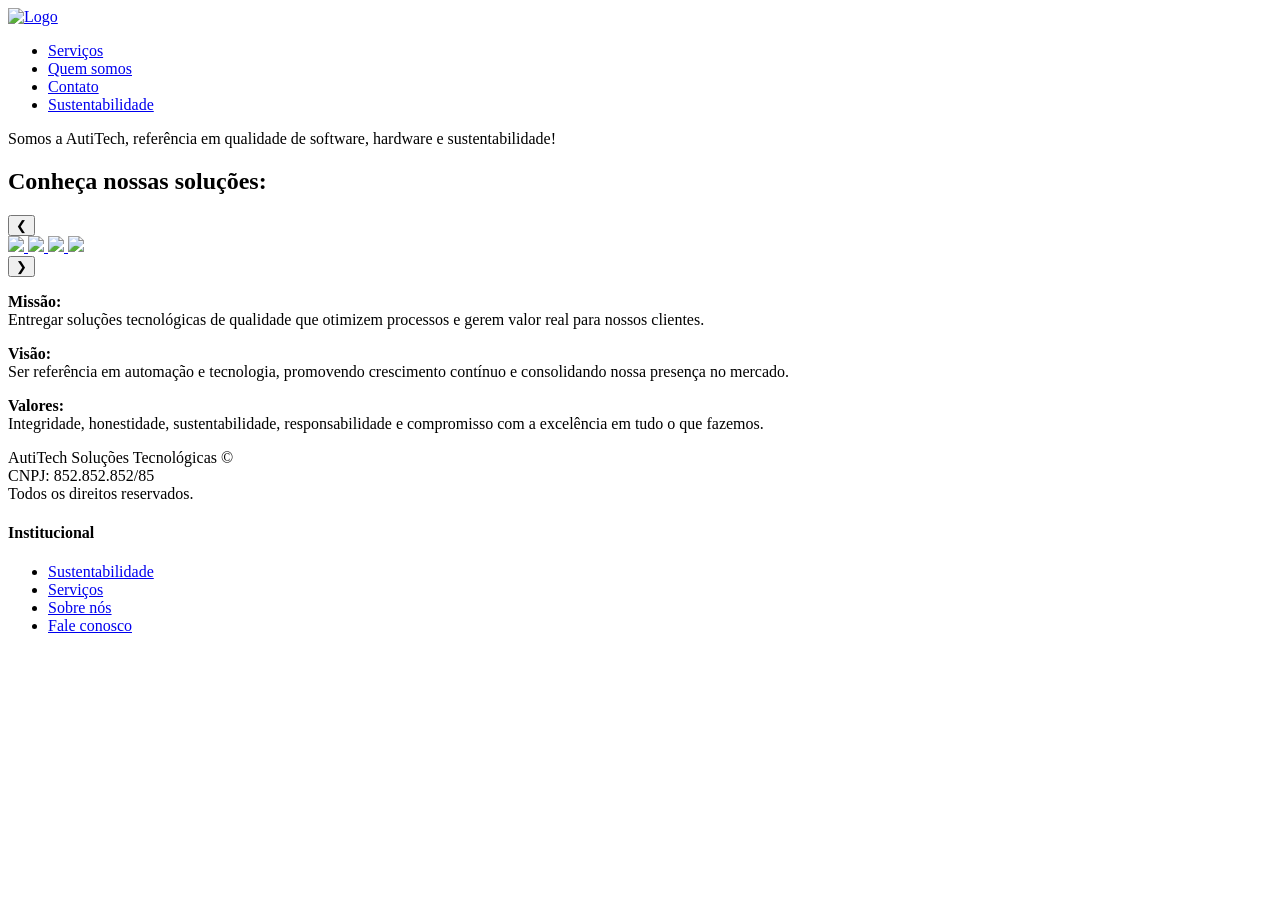
==== index.html @ 8f825e51 "Rename front-end/paginainicial_autitech.html to index.html" ====
<!DOCTYPE html>
<html lang="pt-br">

<head>
    <meta charset="UTF-8">
    <meta name="viewport" content="width=device-width, initial-scale=1.0">
    <title>Autitech: Gestão de tecnologia</title>
    <link rel="stylesheet" href="autisitegeral.css">
    <link rel="stylesheet" href="autitechespecíficos.css">
    <link rel="stylesheet" href="about.css">
    <link rel="icon" type="image/x-icon" href="atfavicon.png">
</head>

<body>

    <header>
        <nav class="navbar">
            <div class="nav-container">

                <a href="paginainicial_autitech.html" class="logo">
                    <img src="autitechlogo.png" alt="Logo">
                </a>

                <ul class="nav-menu">
                    <li><a href="services.html">Serviços</a></li>
                    <li><a href="about.html">Quem somos</a></li>
                    <li><a href="contact.html">Contato</a></li>
                    <li><a href="sustentabilidade.html">Sustentabilidade</a></li>
                </ul>

            </div>
        </nav>

    </header>






    <main>
        <p class="intro1">Somos a AutiTech, referência em qualidade de software, hardware e sustentabilidade!</p>







        <div class="carousel">
            <h2 class="intro15">Conheça nossas soluções:</h2>
            <button class="prev">&#10094;</button>

            <div class="carousel-track">






                <a href="sustentabilidade.html" class="slide active">
                    <img src="img1.png">
                </a>

                <a href="naoseiainda.html" class="slide">
                    <img src="img2.png">
                </a>

                <a href="naoseiainda.html" class="slide">
                    <img src="img3.png">
                </a>

                <a href="naoseiainda.html" class="slide">

                    <img src="img4.png">
                </a>

            </div>

            <button class="next">&#10095;</button> <!-- preciso colocar responsividade aqui -->
        </div>

        <div class="containermvv">
            <p class="mvv"><B>Missão:</B><br>
                Entregar soluções tecnológicas de qualidade que otimizem processos e gerem valor real para nossos
                clientes.
            </p>

            <p class="mvv"><b>Visão:</b><br>
                Ser referência em automação e tecnologia, promovendo crescimento contínuo e consolidando nossa presença
                no
                mercado.</p>

            <p class="mvv"><b>Valores:</b><br>
                Integridade, honestidade, sustentabilidade, responsabilidade e compromisso com a excelência em tudo o
                que
                fazemos.</p>
        </div>




    </main>



    <footer class="footer">
        <div class="footer-container">

            <div class="footer-info">
                <p>
                    AutiTech Soluções Tecnológicas ©<br>
                    CNPJ: 852.852.852/85<br>
                    Todos os direitos reservados.
                </p>
            </div>

            <div class="footer-menu">
                <h4>Institucional</h4>
                <ul>
                    <li><a href="sustentabilidade.html">Sustentabilidade</a></li>

                    <li><a href="services.html">Serviços</a></li>
                    <li><a href="about.html">Sobre nós</a></li>
                    <li><a href="contact.html">Fale conosco</a></li>
                </ul>
            </div>

        </div>
    </footer>



    <script src="script.js"></script>
</body>

</html>
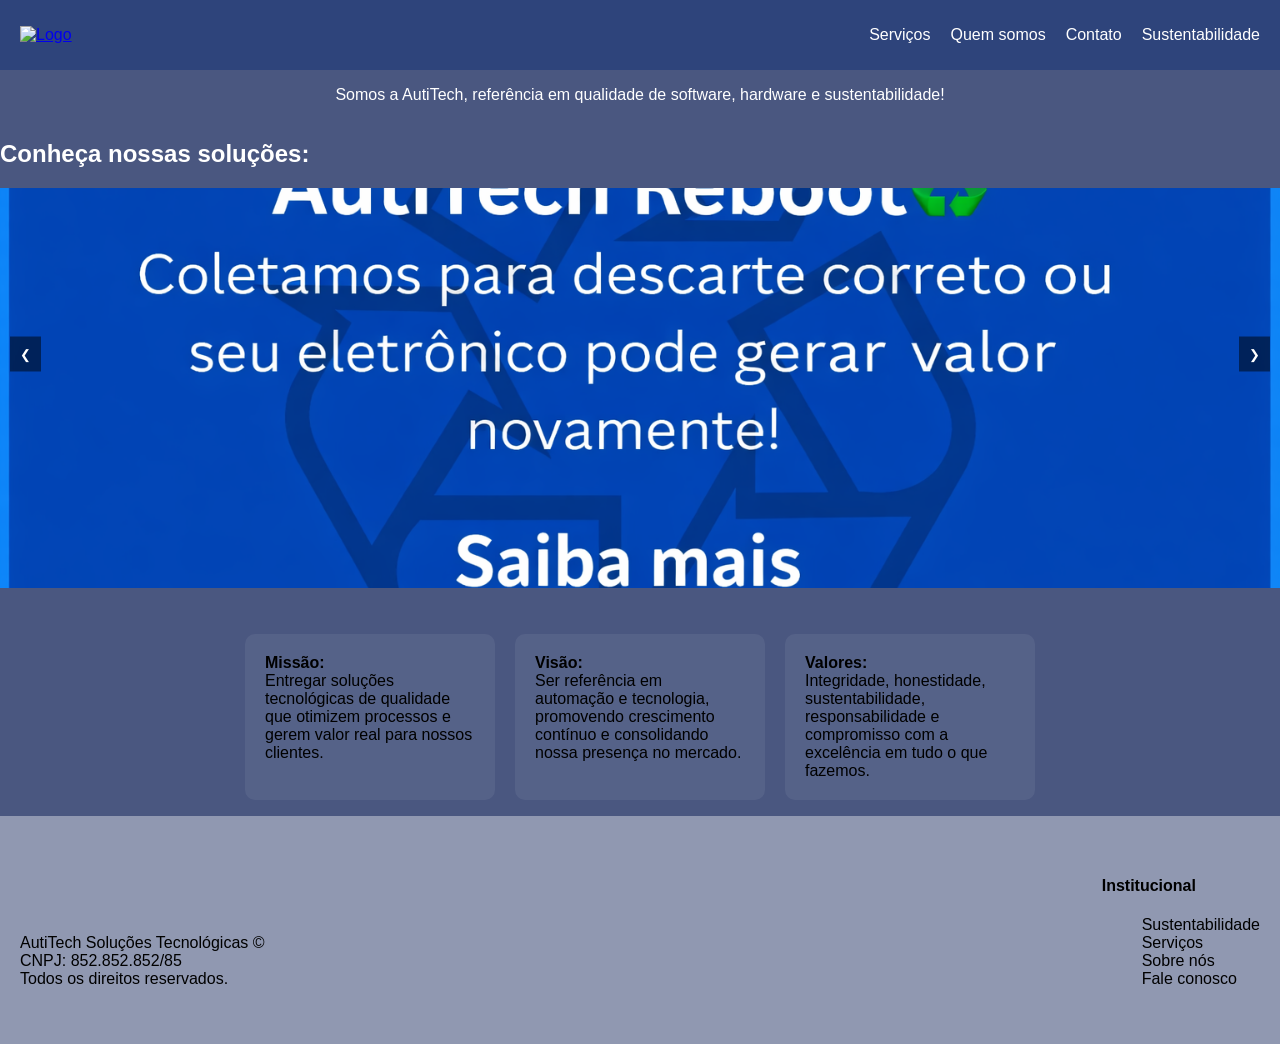
==== commit 9a994928: "Add files via upload" ====
--- a/index.html
+++ b/index.html
@@ -5,7 +5,7 @@
     <meta charset="UTF-8">
     <meta name="viewport" content="width=device-width, initial-scale=1.0">
     <title>Autitech: Gestão de tecnologia</title>
-    <link rel="stylesheet" href="autisitegeral.css">
+    <link rel="stylesheet" href="style.css">
     <link rel="stylesheet" href="autitechespecíficos.css">
     <link rel="stylesheet" href="about.css">
     <link rel="icon" type="image/x-icon" href="atfavicon.png">
@@ -134,4 +134,4 @@
     <script src="script.js"></script>
 </body>
 
-</html>
+</html>
--- a/style.css
+++ b/style.css
@@ -0,0 +1,123 @@
+/* RESET E BASE */
+* {
+    box-sizing: border-box;
+}
+
+html,
+body {
+    margin: 0;
+    min-height: 100vh;
+    background-color: #4a5780;
+    display: flex;
+    flex-direction: column;
+    font-family: Arial, Helvetica, sans-serif;
+}
+
+main {
+    flex: 1;
+}
+
+
+/* NAVBAR */
+.navbar {
+    width: 100%;
+    background: #2e447b;
+    padding: 10px 20px;
+}
+
+.nav-container {
+    display: flex;
+    align-items: center;
+    justify-content: space-between;
+}
+
+/* LOGO */
+.logo img {
+    height: 40px;
+}
+
+/* MENU */
+.nav-menu {
+    display: flex;
+    gap: 20px;
+    list-style: none;
+    transition: 0.3s;
+
+}
+
+.nav-menu a {
+    text-decoration: none;
+    color: white;
+    font-weight: 500;
+    display: inline-block;
+    transition: 0.3s;
+}
+
+.nav-menu a:hover {
+    opacity: 0.8;
+    transform: scale(1.03);
+}
+
+/* NAV2 (rodapé) */
+.footer {
+    background: #ffffff62;
+    color: #000000;
+    padding: 40px 20px;
+}
+
+.footer-container {
+    display: flex;
+    justify-content: space-between;
+    align-items: flex-end;
+
+}
+
+/* MENU */
+.footer-menu ul {
+    list-style: none;
+}
+
+.footer-menu a {
+    color: rgb(0, 0, 0);
+    text-decoration: none;
+}
+
+/* 🔹 MOBILE */
+@media (max-width: 768px) {
+
+    .nav-container {
+        justify-content: center;
+        /* centraliza tudo */
+    }
+
+    .nav-menu {
+        display: none;
+        /* esconde menu */
+    }
+
+    .logo {
+        margin: 0 auto;
+    }
+
+    .footer {
+        display: flex;
+        justify-content: center;
+    }
+
+    .footer-container {
+        flex-direction: column;
+        align-items: flex-start;
+        gap: 20px;
+    }
+
+    .footer-menu {
+        order: 1;
+        /* sobe */
+
+    }
+
+    .footer-info {
+        order: 2;
+        /* desce */
+    }
+}
--- a/autitechespecíficos.css
+++ b/autitechespecíficos.css
@@ -0,0 +1,87 @@
+.destaque {
+    background-color: rgba(255, 255, 255, 0.258);
+    display: flex;
+    justify-content: center;
+    padding: 10px 10px;
+    border-radius: 8px;
+}
+
+
+
+/* botões */
+.prev,
+.next {
+    position: absolute;
+    top: 50%;
+    transform: translateY(-50%);
+    background: rgba(0, 0, 0, 0.5);
+    color: white;
+    border: none;
+    padding: 10px;
+    cursor: pointer;
+    z-index: 10;
+}
+
+.prev {
+    left: 10px;
+}
+
+.next {
+    right: 10px;
+}
+
+
+
+.carousel {
+    position: relative;
+    width: 100%;
+    max-width: 100%;
+    margin: auto;
+    overflow: hidden;
+    z-index: 1;
+
+}
+
+.carousel-track {
+    position: relative;
+    height: 400px;
+    /* padrão visual */
+}
+
+.slide {
+    /* display: none; */
+    position: absolute;
+    width: 100%;
+    height: 100%;
+    /* 🔥 ESSA É A CHAVE */
+    opacity: 0;
+    pointer-events: none;
+    transition: opacity 0.5s ease;
+
+}
+
+.slide img {
+    width: 100%;
+    height: 100%;
+    object-fit: cover;
+    display: block;
+}
+
+.slide.active {
+    opacity: 1;
+    pointer-events: auto;
+}
+
+.intro1 {
+    display: flex;
+    justify-content: center;
+    color: #ffffff;
+}
+
+.intro15 {
+    color: #FFFF;
+}
+
+.intro2 {
+    color: bisque;
+}
--- a/about.css
+++ b/about.css
@@ -0,0 +1,112 @@
+* {
+    box-sizing: border-box;
+}
+
+
+
+.autitech {
+    max-width: 800px;
+    /* controla a largura do texto */
+    margin: 60px auto;
+    /* centraliza na tela */
+    text-align: center;
+    /* centraliza o texto dentro */
+    line-height: 1.6;
+
+}
+
+.equipe {
+    display: flex;
+    justify-content: center;
+    gap: 20px;
+    flex-wrap: wrap;
+    /* importante pra responsividade */
+}
+
+
+.card-membro {
+    display: flex;
+    background: white;
+    border-radius: 10px;
+    overflow: hidden;
+    /* garante borda certinha */
+    box-shadow: 0 4px 10px rgba(0, 0, 0, 0.1);
+    width: 100%;
+    max-width: 300px;
+    align-items: center;
+}
+
+/* imagem lado esquerdo */
+.card-membro img {
+    width: 80px;
+    height: 80px;
+    object-fit: cover;
+}
+
+.card-membro:hover {
+    transform: scale(1.02);
+    transition: 0.3s;
+}
+
+/* lado direito */
+.info {
+    padding: 10px;
+    font-size: 14px;
+    display: flex;
+    flex-direction: column;
+    justify-content: space-between;
+}
+
+.info h3 {
+    font-size: 16px;
+    margin: 0;
+}
+
+.info p {
+    font-size: 16px;
+    margin: 10px 0;
+}
+
+/* botão linkedin */
+.btn-linkedin {
+    align-self: flex-start;
+    background: #0077B5;
+    color: white;
+    padding: 5px 8px;
+    border-radius: 5px;
+    text-decoration: none;
+    font-size: 12px;
+    transition: 0.3s;
+}
+
+.btn-linkedin:hover {
+    background: #005582;
+}
+
+
+
+
+.mvv-section {
+    padding: 60px 20px;
+    text-align: center;
+    color: white;
+    background: #ffffff05;
+    /* leve contraste */
+    border-radius: 10px;
+    margin: 40px 0;
+}
+
+.containermvv {
+    display: flex;
+    gap: 20px;
+    justify-content: center;
+    margin-top: 30px;
+    flex-wrap: wrap;
+}
+
+.mvv {
+    background: #ffffff10;
+    padding: 20px;
+    border-radius: 10px;
+    width: 250px;
+}
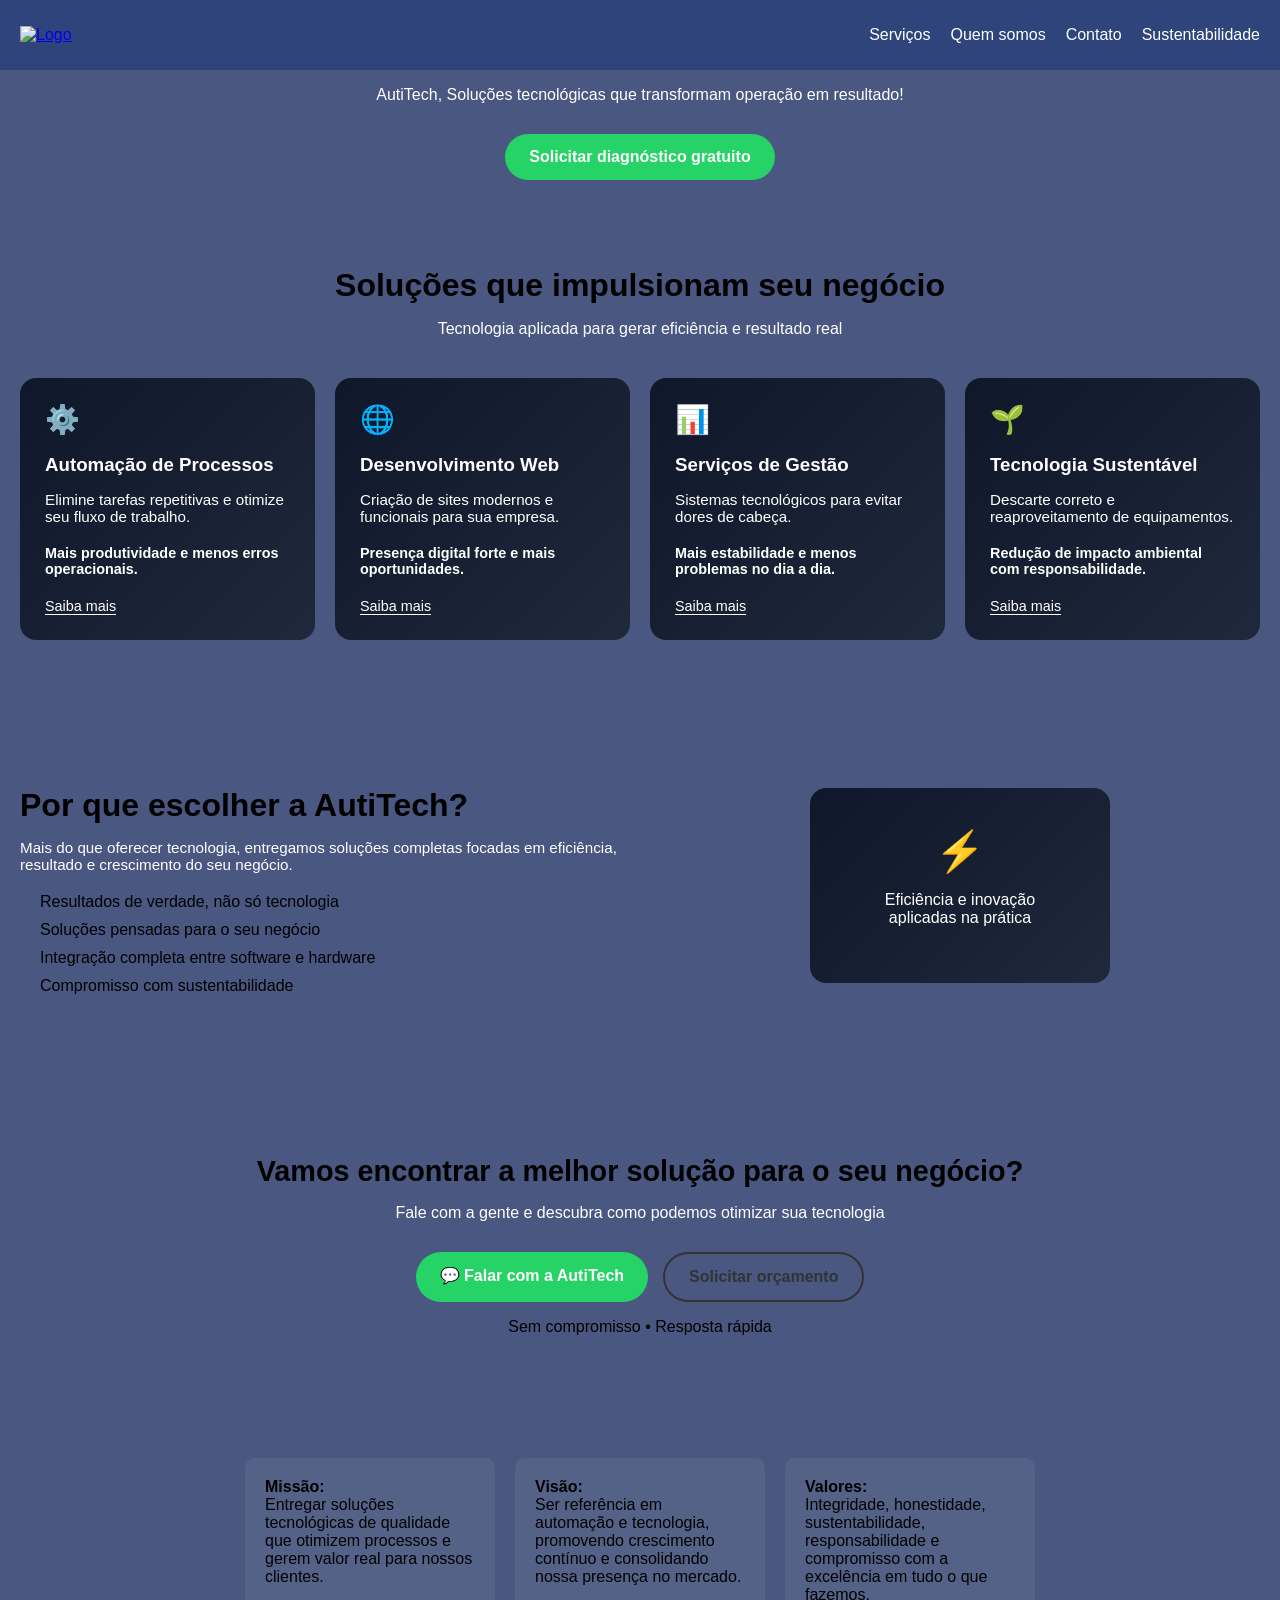
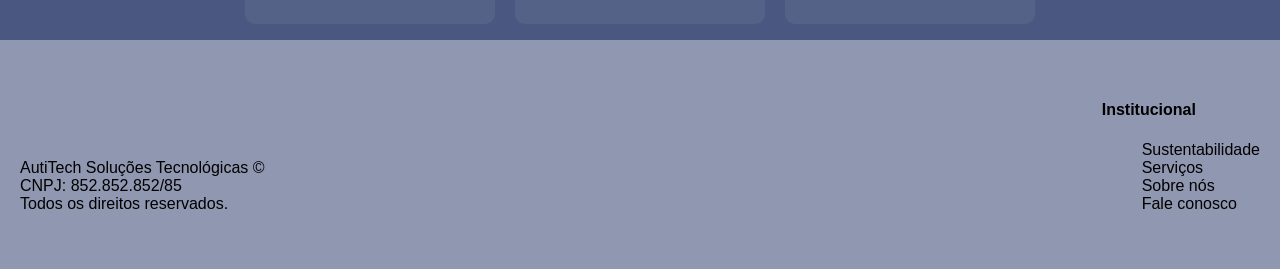
==== commit 2788a7d2: "Primeiro commit do site Autitech" ====
--- a/index.html
+++ b/index.html
@@ -17,7 +17,7 @@
         <nav class="navbar">
             <div class="nav-container">
 
-                <a href="paginainicial_autitech.html" class="logo">
+                <a href="index.html" class="logo">
                     <img src="autitechlogo.png" alt="Logo">
                 </a>
 
@@ -39,46 +39,136 @@
 
 
     <main>
-        <p class="intro1">Somos a AutiTech, referência em qualidade de software, hardware e sustentabilidade!</p>
-
-
-
-
-
-
-
-        <div class="carousel">
-            <h2 class="intro15">Conheça nossas soluções:</h2>
-            <button class="prev">&#10094;</button>
-
-            <div class="carousel-track">
-
-
-
-
-
-
-                <a href="sustentabilidade.html" class="slide active">
-                    <img src="img1.png">
-                </a>
-
-                <a href="naoseiainda.html" class="slide">
-                    <img src="img2.png">
-                </a>
-
-                <a href="naoseiainda.html" class="slide">
-                    <img src="img3.png">
-                </a>
-
-                <a href="naoseiainda.html" class="slide">
-
-                    <img src="img4.png">
-                </a>
-
-            </div>
-
-            <button class="next">&#10095;</button> <!-- preciso colocar responsividade aqui -->
+        <p class="intro1">AutiTech, Soluções tecnológicas que transformam operação em resultado!</p>
+
+
+        <a href="https://wa.me/5567993501382?text=Ol%C3%A1%2C%20gostaria%20de%20solicitar%20uma%20demonstra%C3%A7%C3%A3o%20de%20servi%C3%A7o%20da%20AutiTech"
+            class="btn-whatsapp" target="_blank">
+            Solicitar diagnóstico gratuito
+        </a>
+
+
+
+
+
+
+
+
+
+
+
+        <section class="servicos">
+            <h2>Soluções que impulsionam seu negócio</h2>
+            <p class="subtitulo">Tecnologia aplicada para gerar eficiência e resultado real</p>
+
+            <div class="grid-servicos">
+
+                <div class="card">
+                    <div class="icone">⚙️</div>
+                    <h3>Automação de Processos</h3>
+                    <p class="descricao">
+                        Elimine tarefas repetitivas e otimize seu fluxo de trabalho.
+                    </p>
+                    <p class="beneficio">
+                        Mais produtividade e menos erros operacionais.
+                    </p>
+                    <a href="services.html" class="btn-card">Saiba mais</a>
+                </div>
+
+                <div class="card">
+                    <div class="icone">🌐</div>
+                    <h3>Desenvolvimento Web</h3>
+                    <p class="descricao">
+                        Criação de sites modernos e funcionais para sua empresa.
+                    </p>
+                    <p class="beneficio">
+                        Presença digital forte e mais oportunidades.
+                    </p>
+                    <a href="services.html" class="btn-card">Saiba mais</a>
+                </div>
+
+                <div class="card">
+                    <div class="icone">📊</div>
+                    <h3>Serviços de Gestão</h3>
+                    <p class="descricao">
+                        Sistemas tecnológicos para evitar dores de cabeça.
+                    </p>
+                    <p class="beneficio">
+                        Mais estabilidade e menos problemas no dia a dia.
+                    </p>
+                    <a href="wip.html" class="btn-card">Saiba mais</a>
+                </div>
+
+                <div class="card">
+                    <div class="icone">🌱</div>
+                    <h3>Tecnologia Sustentável</h3>
+                    <p class="descricao">
+                        Descarte correto e reaproveitamento de equipamentos.
+                    </p>
+                    <p class="beneficio">
+                        Redução de impacto ambiental com responsabilidade.
+                    </p>
+                    <a href="sustentabilidade.html" class="btn-card">Saiba mais</a>
+                </div>
+
+            </div>
+        </section>
+
+
+        <section class="diferenciais-section">
+            <div class="container-diferenciais">
+
+                <!-- LADO ESQUERDO (TEXTO) -->
+                <div class="texto">
+                    <h2>Por que escolher a AutiTech?</h2>
+
+                    <p class="descricao">
+                        Mais do que oferecer tecnologia, entregamos soluções completas
+                        focadas em eficiência, resultado e crescimento do seu negócio.
+                    </p>
+
+                    <ul class="lista">
+                        <li>Resultados de verdade, não só tecnologia</li>
+                        <li>Soluções pensadas para o seu negócio</li>
+                        <li>Integração completa entre software e hardware</li>
+                        <li>Compromisso com sustentabilidade</li>
+                    </ul>
+                </div>
+
+                <!-- LADO DIREITO (VISUAL) -->
+                <div class="visual">
+                    <div class="box-visual">
+                        <span>⚡</span>
+                        <p>Eficiência e inovação aplicadas na prática</p>
+                    </div>
+                </div>
+
+            </div>
+        </section>
+
+
+
+
+
+        <div class="final">
+
+            <h2>Vamos encontrar a melhor solução para o seu negócio?</h2>
+
+            <p class="sub">
+                Fale com a gente e descubra como podemos otimizar sua tecnologia
+            </p>
+
+            <div class="botoes">
+                <a href="https://wa.me/5567993501382" class="btn whatsapp">💬 Falar com a AutiTech</a>
+                <a href="https://wa.me/5567993501382?text=Ol%C3%A1%2C%20gostaria%20de%20solicitar%20um%20or%C3%A7amento%20a%20respeito%20do%20servi%C3%A7o%20de%3A"
+                    class="btn secundario">Solicitar orçamento</a>
+            </div>
+            <p class="mini-info">
+                Sem compromisso • Resposta rápida
+            </p>
+
         </div>
+
 
         <div class="containermvv">
             <p class="mvv"><B>Missão:</B><br>
@@ -87,16 +177,17 @@
             </p>
 
             <p class="mvv"><b>Visão:</b><br>
-                Ser referência em automação e tecnologia, promovendo crescimento contínuo e consolidando nossa presença
+                Ser referência em automação e tecnologia, promovendo crescimento contínuo e consolidando nossa
+                presença
                 no
                 mercado.</p>
 
             <p class="mvv"><b>Valores:</b><br>
-                Integridade, honestidade, sustentabilidade, responsabilidade e compromisso com a excelência em tudo o
+                Integridade, honestidade, sustentabilidade, responsabilidade e compromisso com a excelência em tudo
+                o
                 que
                 fazemos.</p>
         </div>
-
 
 
 
@@ -131,7 +222,6 @@
 
 
 
-    <script src="script.js"></script>
 </body>
 
 </html>
--- a/autitechespecíficos.css
+++ b/autitechespecíficos.css
@@ -1,3 +1,81 @@
+.servicos {
+    padding: 60px 20px;
+    text-align: center;
+}
+
+.servicos h2 {
+    font-size: 2rem;
+    margin-bottom: 10px;
+}
+
+.subtitulo {
+    color: #ffffff;
+    margin-bottom: 40px;
+}
+
+/* GRID */
+.grid-servicos {
+    display: grid;
+    grid-template-columns: repeat(4, 1fr);
+    gap: 20px;
+}
+
+/* CARD */
+.card {
+    background: linear-gradient(135deg, #0f172a, #1e293b);
+    color: white;
+    padding: 25px;
+    border-radius: 16px;
+    text-align: left;
+    transition: 0.3s;
+    position: relative;
+    overflow: hidden;
+}
+
+/* efeito hover */
+.card:hover {
+    transform: translateY(-5px);
+    box-shadow: 0 10px 25px rgba(0, 0, 0, 0.3);
+}
+
+/* icone */
+.icone {
+    font-size: 28px;
+    margin-bottom: 15px;
+}
+
+/* titulo */
+.card h3 {
+    margin-bottom: 10px;
+}
+
+/* descrição */
+.descricao {
+    font-size: 0.95rem;
+    color: #cbd5f5;
+    margin-bottom: 10px;
+}
+
+/* benefício (destaque) */
+.beneficio {
+    font-size: 0.9rem;
+    font-weight: bold;
+    margin-bottom: 20px;
+}
+
+/* botão */
+.btn-card {
+    text-decoration: none;
+    color: white;
+    font-size: 0.9rem;
+    border-bottom: 1px solid white;
+    transition: 0.2s;
+}
+
+.btn:hover {
+    opacity: 0.7;
+}
+
 .destaque {
     background-color: rgba(255, 255, 255, 0.258);
     display: flex;
@@ -6,82 +84,184 @@
     border-radius: 8px;
 }
 
-
-
-/* botões */
-.prev,
-.next {
-    position: absolute;
-    top: 50%;
-    transform: translateY(-50%);
-    background: rgba(0, 0, 0, 0.5);
-    color: white;
-    border: none;
-    padding: 10px;
-    cursor: pointer;
-    z-index: 10;
-}
-
-.prev {
-    left: 10px;
-}
-
-.next {
-    right: 10px;
-}
-
-
-
-.carousel {
-    position: relative;
-    width: 100%;
-    max-width: 100%;
-    margin: auto;
-    overflow: hidden;
-    z-index: 1;
-
-}
-
-.carousel-track {
-    position: relative;
-    height: 400px;
-    /* padrão visual */
-}
-
-.slide {
-    /* display: none; */
-    position: absolute;
-    width: 100%;
-    height: 100%;
-    /* 🔥 ESSA É A CHAVE */
-    opacity: 0;
-    pointer-events: none;
-    transition: opacity 0.5s ease;
-
-}
-
-.slide img {
-    width: 100%;
-    height: 100%;
-    object-fit: cover;
-    display: block;
-}
-
-.slide.active {
-    opacity: 1;
-    pointer-events: auto;
-}
-
 .intro1 {
     display: flex;
     justify-content: center;
     color: #ffffff;
 }
 
-.intro15 {
-    color: #FFFF;
-}
+
 
 .intro2 {
     color: bisque;
+}
+
+.diferenciais-section {
+    padding: 60px 20px;
+}
+
+/* container principal */
+.container-diferenciais {
+    display: flex;
+    align-items: center;
+    justify-content: space-between;
+    gap: 40px;
+}
+
+/* TEXTO */
+.texto {
+    flex: 1;
+}
+
+.texto h2 {
+    font-size: 2rem;
+    margin-bottom: 15px;
+}
+
+.descricao {
+    color: #ffffff;
+    margin-bottom: 20px;
+}
+
+.btn-whatsapp {
+    display: block;
+    width: fit-content;
+    margin: 30px auto 0 auto;
+    /* centraliza */
+
+    padding: 14px 24px;
+    background-color: #25D366;
+    /* verde WhatsApp */
+    color: white;
+
+    font-weight: bold;
+    text-decoration: none;
+    border-radius: 30px;
+
+    transition: 0.3s;
+}
+
+/* efeito hover */
+.btn-whatsapp:hover {
+    background-color: #1ebe5d;
+    transform: scale(1.05);
+}
+
+/* LISTA */
+.lista {
+    list-style: none;
+    padding: 0;
+}
+
+.lista li {
+    margin-bottom: 10px;
+    position: relative;
+    padding-left: 20px;
+}
+
+/* .lista li::before {
+    content: "✔";
+    position: absolute;
+    left: 0;
+    color: #0ea5e9;
+} */
+
+/* VISUAL */
+.visual {
+    flex: 1;
+    display: flex;
+    justify-content: center;
+}
+
+.box-visual {
+    background: linear-gradient(135deg, #0f172a, #1e293b);
+    color: white;
+    padding: 40px;
+    border-radius: 16px;
+    text-align: center;
+    max-width: 300px;
+}
+
+.box-visual span {
+    font-size: 40px;
+    display: block;
+    margin-bottom: 10px;
+}
+
+.final {
+    text-align: center;
+    padding: 60px 20px;
+}
+
+/* título */
+.final h2 {
+    font-size: 1.8rem;
+    margin-bottom: 10px;
+}
+
+/* subtítulo */
+.final .sub {
+    color: #ffffff;
+    margin-bottom: 30px;
+}
+
+/* container dos botões */
+.botoes {
+    display: flex;
+    justify-content: center;
+    gap: 15px;
+    flex-wrap: wrap;
+}
+
+/* botão base */
+.btn {
+    padding: 14px 24px;
+    border-radius: 30px;
+    text-decoration: none;
+    font-weight: bold;
+    transition: 0.3s;
+}
+
+/* botão WhatsApp (principal) */
+.whatsapp {
+    background-color: #25D366;
+    color: white;
+}
+
+.whatsapp:hover {
+    background-color: #1ebe5d;
+    transform: scale(1.05);
+}
+
+/* botão secundário */
+.secundario {
+    border: 2px solid #333;
+    color: #333;
+}
+
+.secundario:hover {
+    background-color: #333;
+    color: white;
+}
+
+
+/* RESPONSIVIDADE */
+
+@media (max-width: 600px) {
+    .grid-servicos {
+        grid-template-columns: 1fr;
+    }
+
+    .container-diferenciais {
+        flex-direction: column;
+        text-align: center;
+    }
+
+    .visual {
+        margin-top: 20px;
+    }
+
+    .grid-servicos {
+        grid-template-columns: repeat(2, 1fr);
+    }
 }
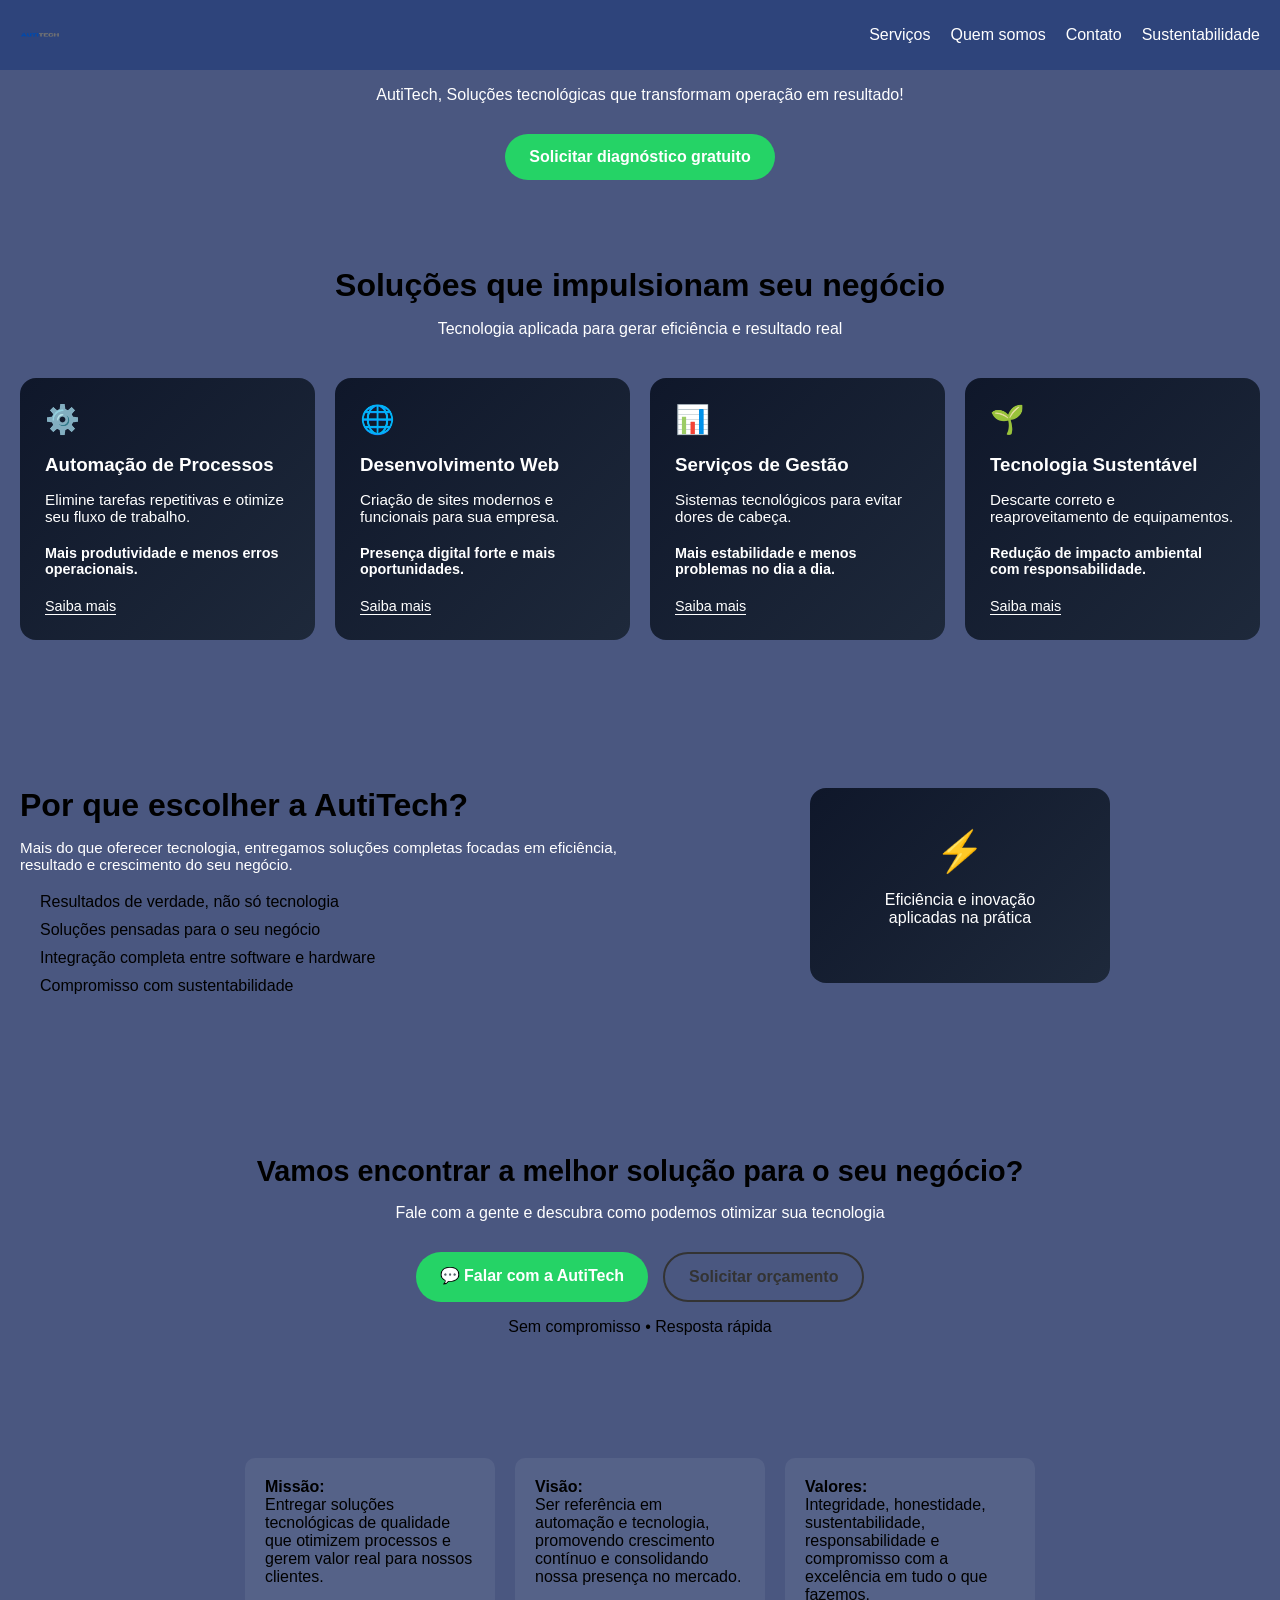
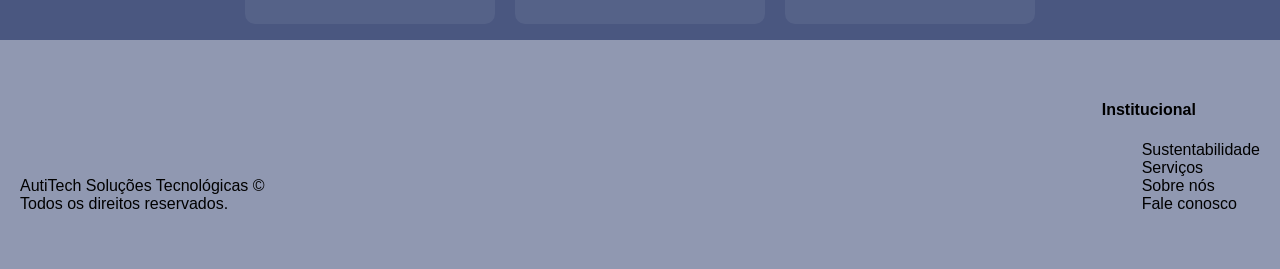
==== commit ef6eaf96: "Fix HTML structure and remove duplicate content" ====
--- a/index.html
+++ b/index.html
@@ -201,7 +201,6 @@
             <div class="footer-info">
                 <p>
                     AutiTech Soluções Tecnológicas ©<br>
-                    CNPJ: 852.852.852/85<br>
                     Todos os direitos reservados.
                 </p>
             </div>
@@ -224,4 +223,4 @@
 
 </body>
 
-</html>+</html>
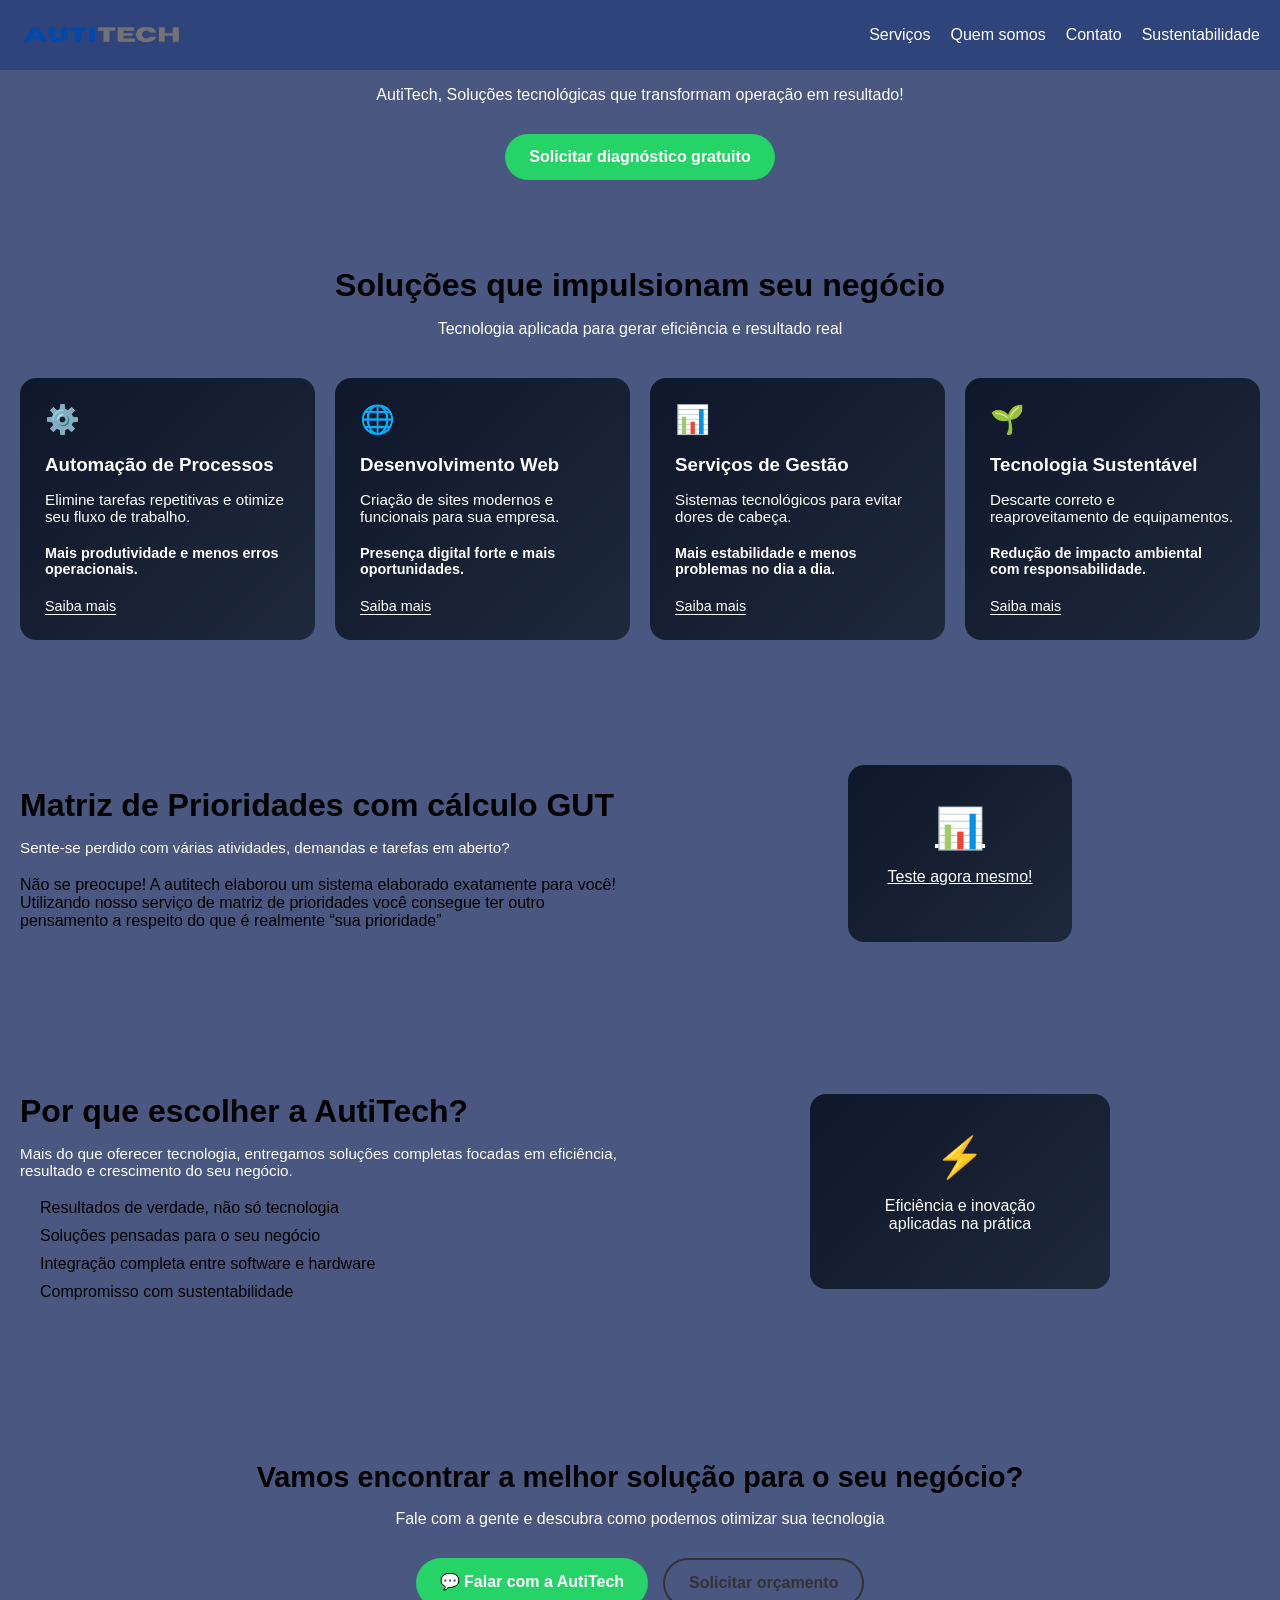
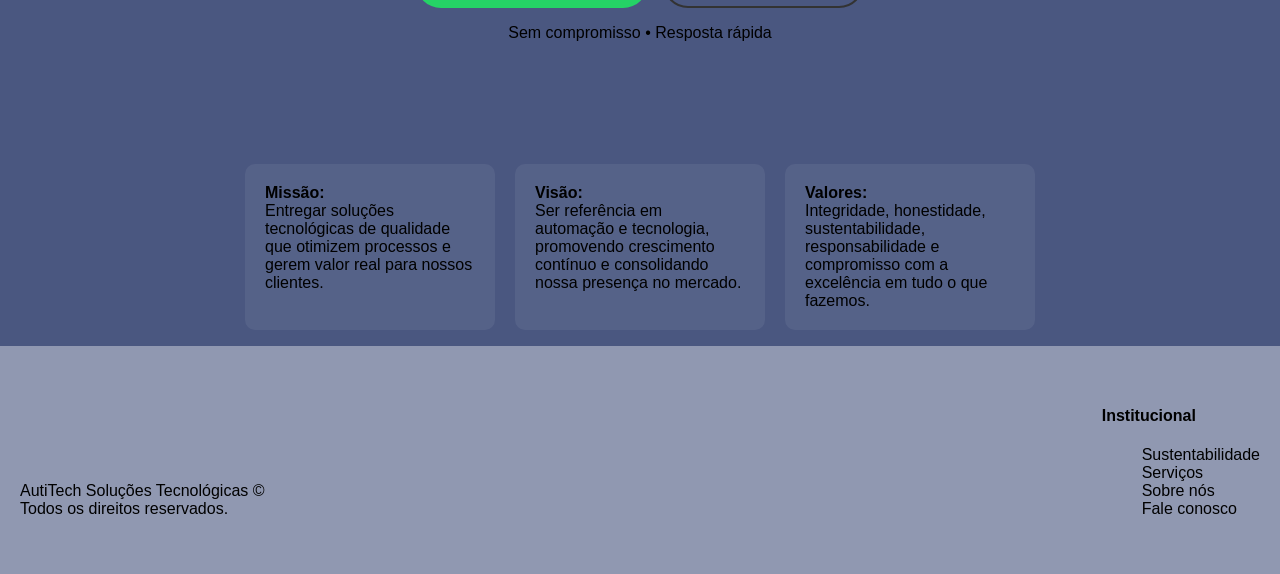
==== commit 14aebf33: "Adicionada Matriz GUT Updated the index.html file with new content and structure, including a new se" ====
--- a/index.html
+++ b/index.html
@@ -114,7 +114,34 @@
             </div>
         </section>
 
-
+        <section class="diferenciais-section">
+            <div class="container-diferenciais">
+
+                <!-- LADO ESQUERDO (TEXTO) -->
+                <div class="texto">
+                    <h2>Matriz de Prioridades com cálculo GUT</h2>
+
+                    <p class="descricao">
+                        Sente-se perdido com várias atividades, demandas e tarefas em aberto? </p>
+
+                    <div class="lista">
+                        <p>Não se preocupe! A autitech elaborou um sistema elaborado exatamente para você! Utilizando
+                            nosso
+                            serviço de matriz de prioridades você consegue ter outro pensamento a respeito do que é
+                            realmente “sua prioridade”</p>
+                    </div>
+                </div>
+
+                <!-- LADO DIREITO (VISUAL) -->
+                <div class="visual">
+                    <a href="matriz.html" class="box-visual">
+                        <span>📊</span>
+                        <p>Teste agora mesmo!</p>
+                    </a>
+                </div>
+
+            </div>
+        </section>
         <section class="diferenciais-section">
             <div class="container-diferenciais">
 
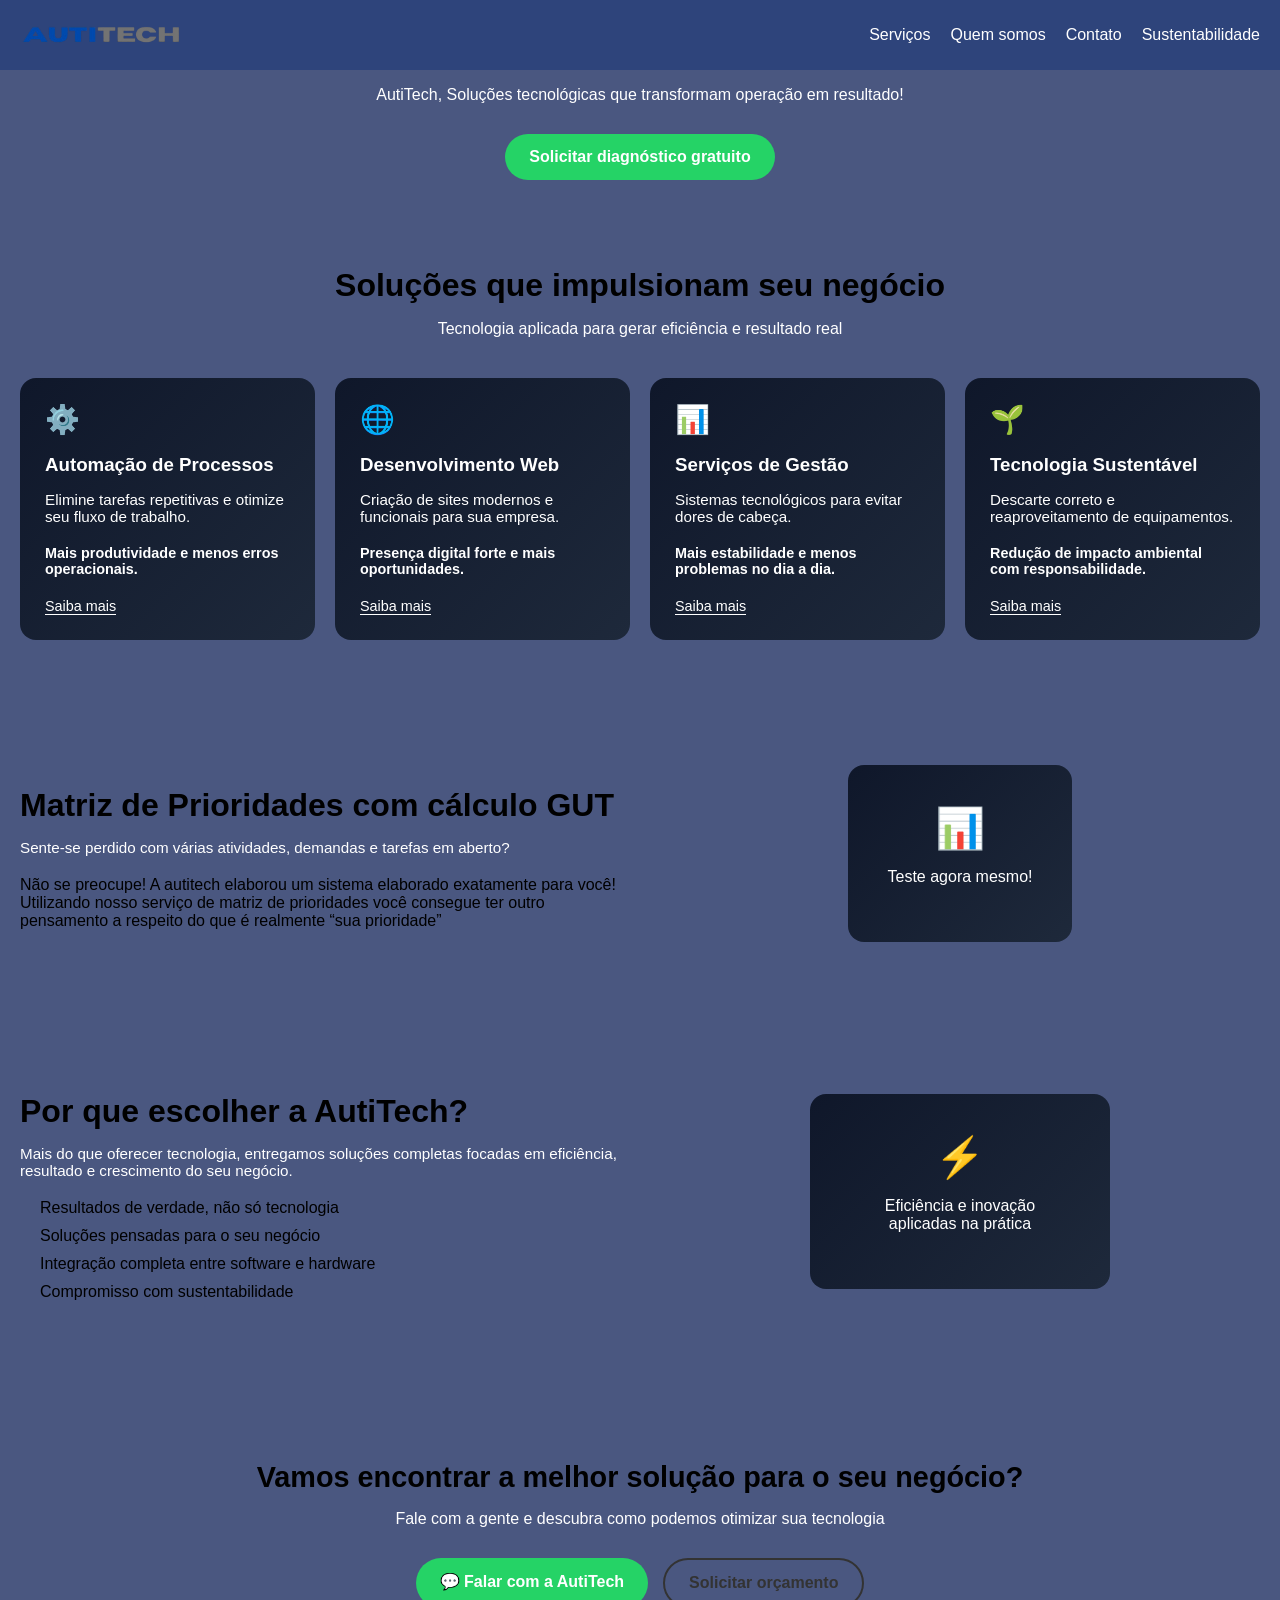
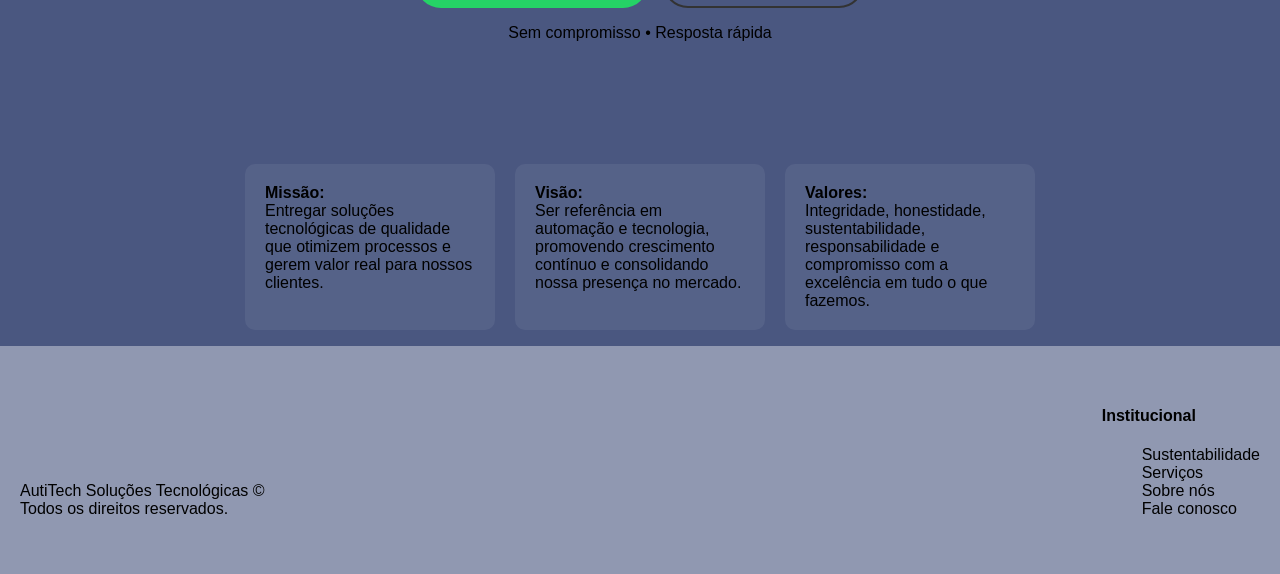
==== commit 00818d29: "Fix HTML encoding issues in index.html" ====
--- a/index.html
+++ b/index.html
@@ -42,7 +42,7 @@
         <p class="intro1">AutiTech, Soluções tecnológicas que transformam operação em resultado!</p>
 
 
-        <a href="https://wa.me/5567993501382?text=Ol%C3%A1%2C%20gostaria%20de%20solicitar%20uma%20demonstra%C3%A7%C3%A3o%20de%20servi%C3%A7o%20da%20AutiTech"
+        <a href="https://wa.me/556791992339?text=Ol%C3%A1%2C%20gostaria%20de%20solicitar%20uma%20demonstra%C3%A7%C3%A3o%20de%20servi%C3%A7o%20da%20AutiTech"
             class="btn-whatsapp" target="_blank">
             Solicitar diagnóstico gratuito
         </a>
@@ -187,7 +187,7 @@
 
             <div class="botoes">
                 <a href="https://wa.me/5567993501382" class="btn whatsapp">💬 Falar com a AutiTech</a>
-                <a href="https://wa.me/5567993501382?text=Ol%C3%A1%2C%20gostaria%20de%20solicitar%20um%20or%C3%A7amento%20a%20respeito%20do%20servi%C3%A7o%20de%3A"
+                <a href="https://wa.me/556791992339?text=Ol%C3%A1%2C%20gostaria%20de%20solicitar%20um%20or%C3%A7amento%20a%20respeito%20do%20servi%C3%A7o%20de%3A"
                     class="btn secundario">Solicitar orçamento</a>
             </div>
             <p class="mini-info">
--- a/autitechespecíficos.css
+++ b/autitechespecíficos.css
@@ -180,6 +180,8 @@
     border-radius: 16px;
     text-align: center;
     max-width: 300px;
+        text-decoration: none;
+
 }
 
 .box-visual span {
@@ -264,4 +266,4 @@
     .grid-servicos {
         grid-template-columns: repeat(2, 1fr);
     }
-}+}
